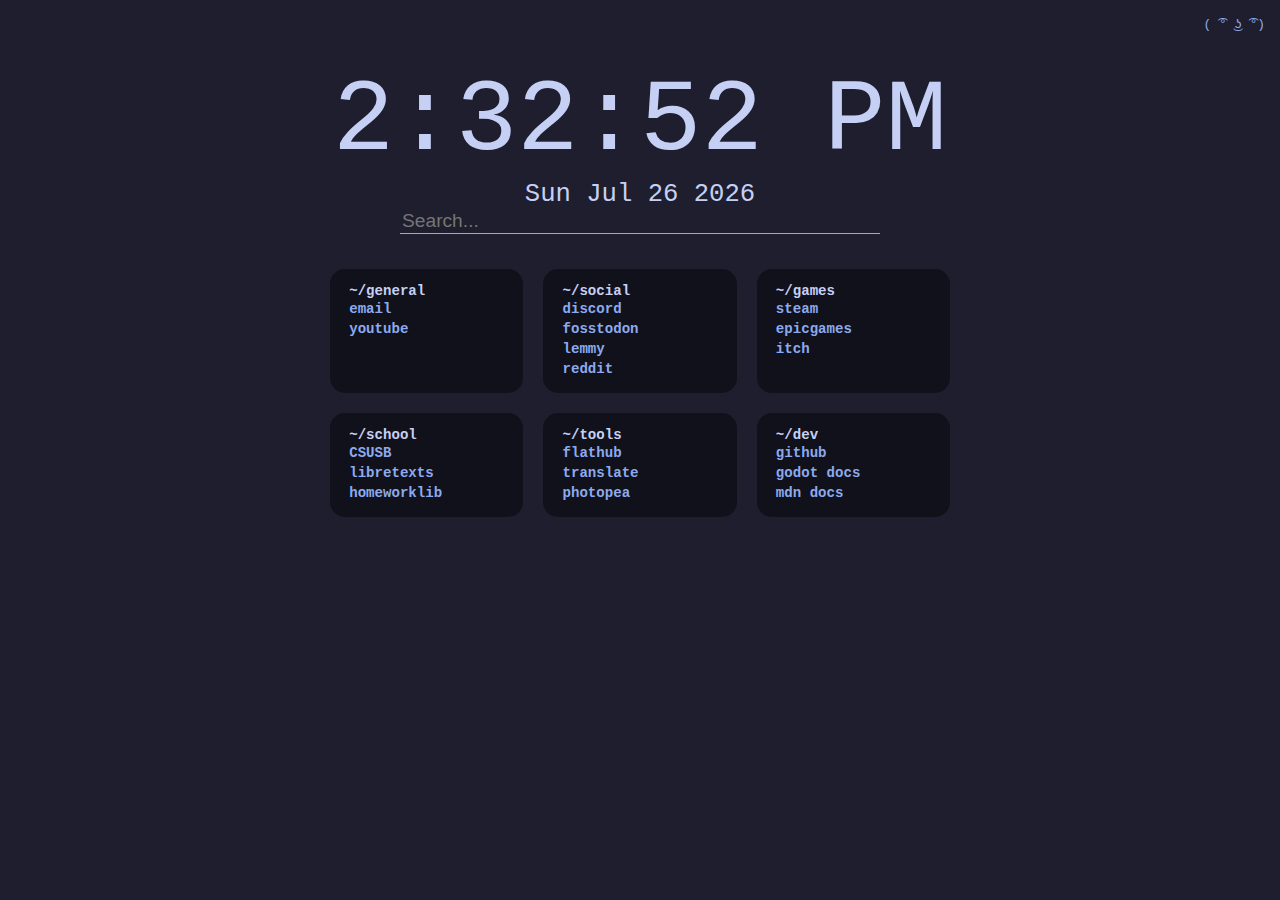
==== startpage.html @ a3a54889 "Updated Mobile View" ====
<!DOCTYPE html>
<html lang="en">
<head>
    <title>~/startpage</title>
    <link rel="stylesheet" href="style.css">
    <script src="main.js"></script>
</head>
<meta name="viewport" content="width=device-width, initial-scale=1.0">
<body onload="main()">
    <div class="content">
        <div id="time">
            
        </div>
        <div id="date">

        </div>
        <form action="https://duckduckgo.com/" method="get" id="search">
            <div>
                <input type="search" name="q" placeholder="Search..." autofocus>
            </div>
        </form>
        <div id="links"> <!-- row 0 -->
            <div class="list">
                <ul>
                    <li>~/general</li>
                    <li><a href="https://mail.google.com/mail/u/0/#inbox">email</a></li>
                    <li><a href="https://www.youtube.com">youtube</a></li>
                </ul>
            </div>
            <div class="list">
                <ul>
                    <li>~/social</li>
                    <li><a href="https://discord.com/channels/@me">discord</a></li>
                    <li><a href="https://fosstodon.org/home">fosstodon</a></li>
                    <li><a href="https://lemmy.ml">lemmy</a></li>
                    <li><a href="https://www.reddit.com">reddit</a></li>
                </ul>
            </div>
            <div class="list">
                <ul>
                    <li>~/games</li>
                    <li><a href="https://store.steampowered.com">steam</a></li>
                    <li><a href="https://store.epicgames.com">epicgames</a></li>
                    <li><a href="https://itch.io/">itch</a></li>
                </ul>
            </div>
            
        </div>
        <div id="links" style="margin-top:0px"> <!-- row 1 -->
            <div class="list">
                <ul>
                    <li>~/school</li>
                    <li><a href="https://www.csusb.edu">CSUSB</a></li>
                    <li><a href="https://libretexts.org/index.html">libretexts</a></li>
                    <li><a href="https://www.homeworklib.com/">homeworklib</a></li>
                </ul>
            </div>
            <div class="list">
                <ul>
                    <li>~/tools</li>
                    <li><a href="https://flathub.org/">flathub</a></li>
                    <li><a href="https://libretranslate.com/">translate</a></li>
                    <li><a href="https://www.photopea.com/">photopea</a></li>
                </ul>
            </div>
            <div class="list">
                <ul>
                    <li>~/dev</li>
                    <li><a href="https://github.com/">github</a></li>
                    <li><a href="https://docs.godotengine.org/en/stable/">godot docs</a></li>
                    <li><a href="https://developer.mozilla.org/en-US/">mdn docs</a></li>
                </ul>
            </div>
        </div>
    </div>
    <div id="hello">
        <a href="https://www.youtube.com/watch?v=dQw4w9WgXcQ">( ͡° ͜ʖ ͡°)</a>
    </div>
</body>
</html>
---- style.css ----
:root {
    --bg: #1e1e2e;
    --fg: #c6d0f5;
    --second-bg: #11111b;
    --blue: #8caaee;
    
}

body {
    font-family: 'Courier New', Courier, monospace;
    background-color: var(--bg);
    color: var(--fg);
    margin: auto;
    width: 50%;
}

.content {
    margin-top: 10%;
}

#time {
    font-size: 8vw;
    text-align: center;
}

#date {
    font-size: 2vw;
    text-align: center;
}

input {
    background-color: var(--bg);
    border: none;
    font-size: 1.5vw;
    color: var(--fg);
    border-bottom: 0.1vw solid var(--fg);
    display: block;
    margin-left: auto;
    margin-right: auto;
    width: 75%;
} input:focus {
    border-color: var(--blue);
    outline: none;
}

#hello {
    position: absolute;
    top: 15px;
    right: 15px;
    font-size: 1vw;
}

a {
    text-decoration: none;
    color: var(--blue);
    display: block;
    display: inline-block;
    padding: 2px 0px;
}

a::before {
    content: "";
}

a:hover {
    font-style: italic;
    font-weight: normal;
}

#links {
    margin-top: 25px;
    display: flex;
    font-size: 1vw;
    flex-wrap: wrap;
}

.list {
    background-color: var(--second-bg);
    border-radius: 15px;
    margin: 10px;
    flex: 1;
}

ul {
    list-style-type: none;
    font-weight: bold;
    font-size: 1.1vw;
    padding-left: 1.5vw;
}

.favicon {
    margin-right: 8px;
    height: 1rem;
    /* example: <img class="favicon" src="https://icons.duckduckgo.com/ip3/youtube.com.ico" alt="Youtube favicon"> */
}

/* portrait (mobile) viewport changes */
@media screen and (max-aspect-ratio: 4/3) {
    #hello {
        font-size: 2vw;
    }

    body {
        width: 80%;
    }

    #date {
        font-size: 3vw;
    }

    input {
        font-size: 3vw;
    }

    #links {
        display: grid;
    }

    ul {
        font-size: 4vw;
        text-align: center;
        padding-left: 0vw;
    }
}
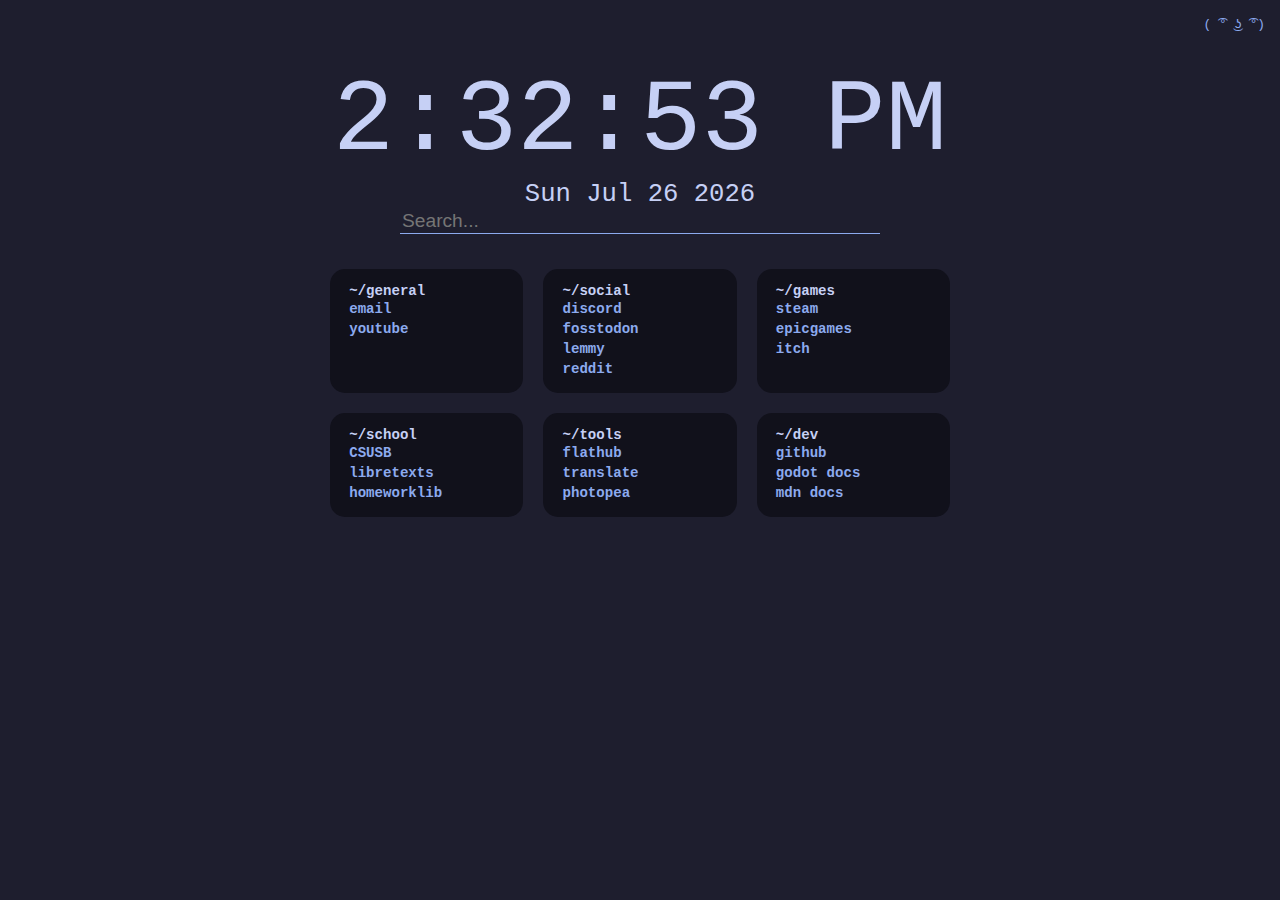
==== commit eb9ea674: "Updated Lemmy Link" ====
--- a/startpage.html
+++ b/startpage.html
@@ -32,7 +32,7 @@
                     <li>~/social</li>
                     <li><a href="https://discord.com/channels/@me">discord</a></li>
                     <li><a href="https://fosstodon.org/home">fosstodon</a></li>
-                    <li><a href="https://lemmy.ml">lemmy</a></li>
+                    <li><a href="https://lemdro.id">lemmy</a></li>
                     <li><a href="https://www.reddit.com">reddit</a></li>
                 </ul>
             </div>
@@ -77,4 +77,4 @@
         <a href="https://www.youtube.com/watch?v=dQw4w9WgXcQ">( ͡° ͜ʖ ͡°)</a>
     </div>
 </body>
-</html>+</html>
